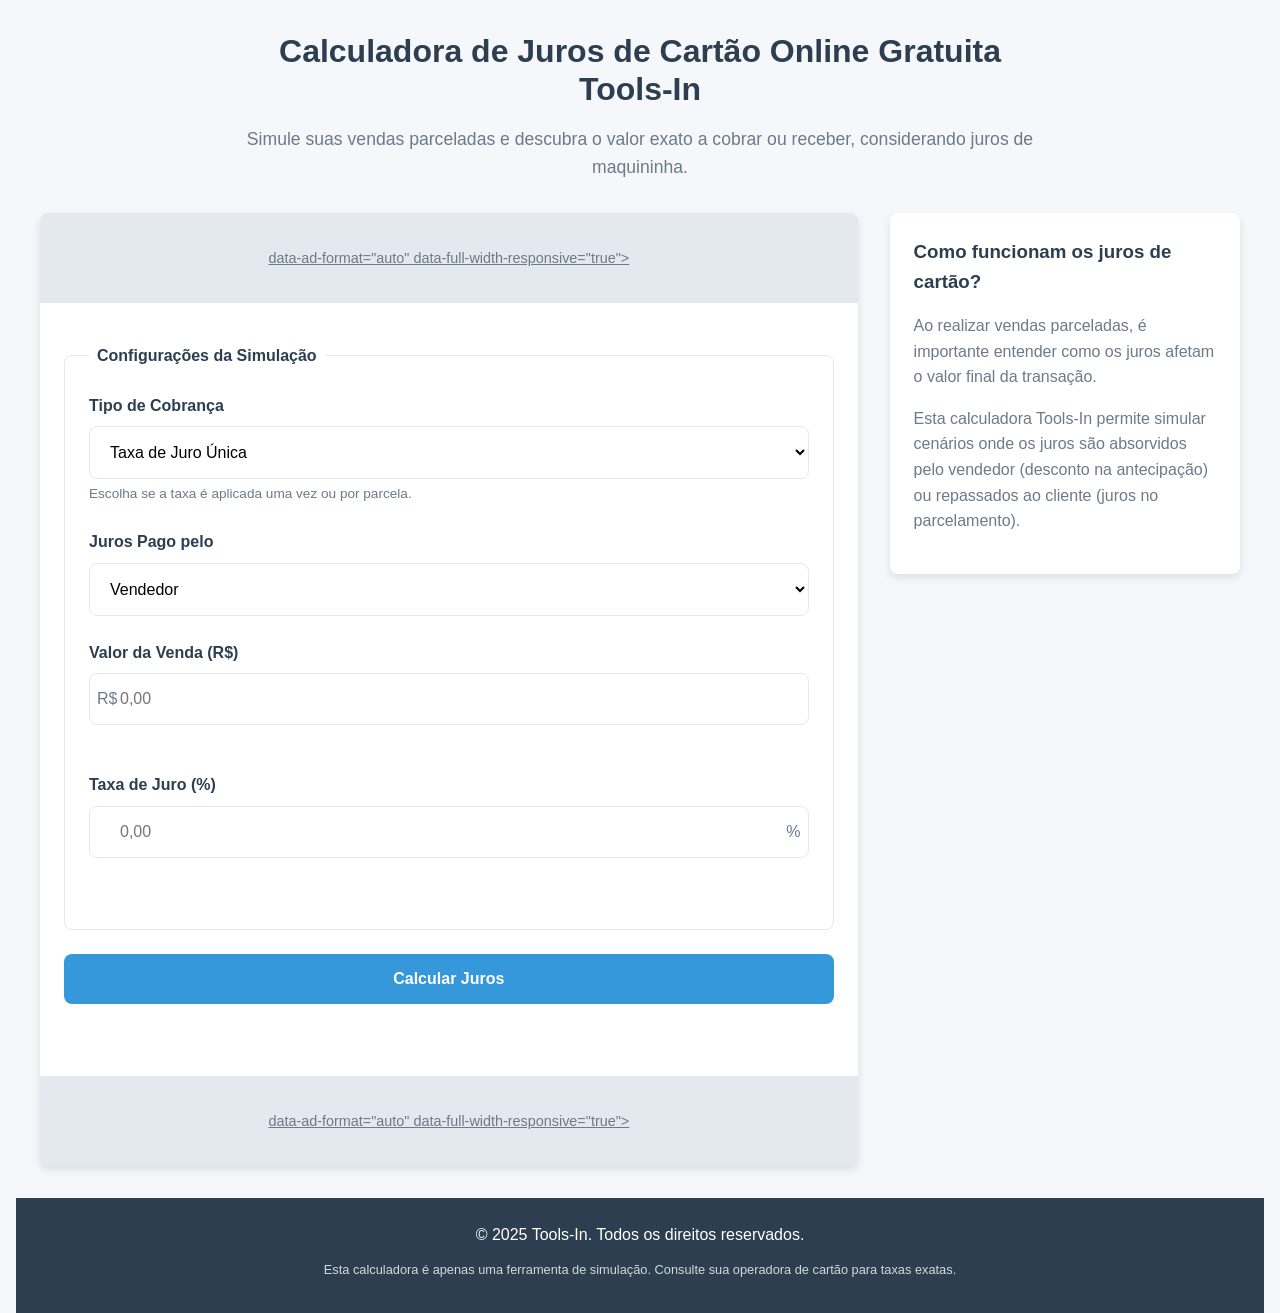
==== index.html @ 89bb1f11 "erro calculo" ====
<!DOCTYPE html>
<html lang="pt-BR">
<head>
  <meta charset="UTF-8">
  <meta name="viewport" content="width=device-width, initial-scale=1.0">
  <title>Calculadora de Juros de Cartão Online - Simule Taxas de Maquininha | Tools-In</title>
  <meta name="description" content="Calcule facilmente os juros de vendas no cartão de crédito e débito. Simule vendas parceladas com juros da maquininha para vendedor e cliente. Ferramenta online e gratuita da Tools-In!">
  <meta name="keywords" content="calculadora juros cartão, calculadora juros maquininha, simulador juros cartão, juros cartão de crédito, tools-in">
  <meta name="robots" content="index, follow">
  <meta name="author" content="Tools-In">
  <link rel="canonical" href="https://tools-in.com.br/calculadora-juros-cartao">
  <link rel="icon" href="./image/favicon.ico" type="image/x-icon">

  <!-- Google AdSense (carregamento assíncrono OTIMIZADO - SEM setTimeout) -->
  <script async src="https://pagead2.googlesyndication.com/pagead/js/adsbygoogle.js?client=ca-pub-5726575014121979"
        crossorigin="anonymous"></script>

  <!-- Open Graph / Facebook -->
  <meta property="og:type" content="website">
  <meta property="og:url" content="https://tools-in.com.br/calculadora-juros-cartao">
  <meta property="og:title" content="Calculadora de Juros de Cartão Online | Tools-In">
  <meta property="og:description" content="Simule vendas parceladas com juros da maquininha para vendedor e cliente. Ferramenta online e gratuita da Tools-In.">
  <meta property="og:image" content="https://tools-in.com.br/imagens/calculadora-juros-cartao.png">

  <!-- Twitter -->
  <meta property="twitter:card" content="summary_large_image">
  <meta property="twitter:url" content="https://tools-in.com.br/calculadora-juros-cartao">
  <meta property="twitter:title" content="Calculadora de Juros de Cartão Online | Tools-In">
  <meta property="twitter:description" content="Simule vendas parceladas com juros da maquininha para vendedor e cliente. Ferramenta online e gratuita da Tools-In.">
  <meta property="twitter:image" content="https://tools-in.com.br/imagens/calculadora-juros-cartao.png">

  <!-- Schema.org JSON-LD markup -->
  <script type="application/ld+json">
  {
    "@context": "https://schema.org",
    "@type": "FinancialCalculator",
    "name": "Calculadora de Juros de Cartão Online Tools-In",
    "description": "Calcule juros de cartão de crédito e débito para vendas parceladas com maquininha. Simule para vendedor e cliente. Ferramenta online e gratuita da Tools-In.",
    "url": "https://tools-in.com.br/calculadora-juros-cartao",
    "image": "https://tools-in.com.br/imagens/calculadora-juros-cartao.png",
    "offers": {
      "@type": "Offer",
      "price": "0",
      "priceCurrency": "BRL"
    }
  }
  </script>

  <!-- Preconexão com domínios de terceiros -->
  <link rel="preconnect" href="https://pagead2.googlesyndication.com">
  <link rel="preconnect" href="https://www.google-analytics.com">

  <!-- CSS -->
  <link rel="stylesheet" href="style.css">
</head>
<body>
  <header>
    <h1 class="title">Calculadora de Juros de Cartão Online Gratuita Tools-In</h1>
    <p class="subtitle">Simule suas vendas parceladas e descubra o valor exato a cobrar ou receber, considerando juros de maquininha.</p>
  </header>

  <main>
    <article class="calculator-container">
      <!-- AdSense carregado de forma assíncrona após conteúdo principal -->
      <div class="ad-slot ad-slot-top" id="adSlotTop">
        <!-- Anúncio AdSense Topo (exemplo) -->
        <ins class="adsbygoogle"
             style="display:block"
             data-ad-client="ca-pub-5726575014121979"
             data-ad-slot="[SLOT_ID_TOPO]"  <!-- Substitua pelo seu Slot ID do AdSense para o topo -->
             data-ad-format="auto"
             data-full-width-responsive="true"></ins>
        <script>
             (adsbygoogle = window.adsbygoogle || []).push({});
        </script>
      </div>

      <section class="calculator" aria-labelledby="calculator-heading">
        <h2 id="calculator-heading" class="visually-hidden">Calculadora de Juros</h2>

        <form id="calculadoraForm" class="calculator-form">
          <fieldset>
            <legend>Configurações da Simulação</legend>

            <div class="input-group">
              <label for="tipoCobranca">Tipo de Cobrança</label>
              <select id="tipoCobranca" name="tipoCobranca" aria-describedby="tipoCobrancaHelp">
                <option value="unica">Taxa de Juro Única</option>
                <option value="parcela">Taxa por Parcela</option>
              </select>
              <small id="tipoCobrancaHelp" class="form-text">Escolha se a taxa é aplicada uma vez ou por parcela.</small>
            </div>

            <div class="input-group">
              <label for="tipoParcelamento">Juros Pago pelo</label>
              <select id="tipoParcelamento" name="tipoParcelamento">
                <option value="vendedor">Vendedor</option>
                <option value="cliente">Cliente</option>
              </select>
            </div>

            <div class="input-group">
              <label for="valorVenda">Valor da Venda (R$)</label>
              <div class="input-wrapper">
                <span class="currency-symbol">R$</span>
                <input type="text"
                       id="valorVenda"
                       name="valorVenda"
                       placeholder="0,00"
                       inputmode="decimal"
                       aria-required="true">
              </div>
              <div id="valorVendaError" class="error-message" aria-live="polite"></div>
            </div>

            <div class="input-group" id="parcelasInputGroup">
              <label for="quantidadeParcelas">Quantidade de Parcelas</label>
              <input type="number"
                     id="quantidadeParcelas"
                     name="quantidadeParcelas"
                     placeholder="1"
                     min="1"
                     max="24"
                     aria-required="true">
              <div id="parcelasError" class="error-message" aria-live="polite"></div>
            </div>

            <div class="input-group">
              <label id="taxaJuroLabel" for="taxaParcela">Taxa de Juro (%)</label>
              <div class="input-wrapper">
                <input type="text"
                       id="taxaParcela"
                       name="taxaParcela"
                       placeholder="0,00"
                       inputmode="decimal"
                       aria-required="true">
                <span class="percentage-symbol">%</span>
              </div>
              <div id="taxaError" class="error-message" aria-live="polite"></div>
            </div>
          </fieldset>

          <button type="button"
                  id="calcularBtn"
                  onclick="calcular()"
                  class="calculate-button">
            Calcular Juros
          </button>
        </form>

        <div class="loading-indicator" id="loadingIndicator" aria-hidden="true">
          <div class="spinner"></div>
          <span>Calculando...</span>
        </div>

        <section class="result" id="resultado" aria-live="polite">
          <h3>Resultado da Simulação</h3>
          <div class="result-card">
            <div class="result-item">
              <span class="result-label">Valor a cobrar:</span>
              <strong id="valorCobrar" class="result-value">R$ 0,00</strong>
            </div>
            <div class="result-item">
              <span class="result-label">Valor a receber:</span>
              <strong id="valorReceber" class="result-value">R$ 0,00</strong>
            </div>
            <div class="result-details" id="resultadoDetalhes"></div>
          </div>
        </section>
      </section>

      <!-- AdSense carregado de forma assíncrona após conteúdo principal -->
      <div class="ad-slot ad-slot-bottom" id="adSlotBottom">
        <!-- Anúncio AdSense Rodapé (exemplo) -->
        <ins class="adsbygoogle"
             style="display:block"
             data-ad-client="ca-pub-5726575014121979"
             data-ad-slot="[SLOT_ID_RODAPE]"  <!-- Substitua pelo seu Slot ID do AdSense para o rodapé -->
             data-ad-format="auto"
             data-full-width-responsive="true"></ins>
        <script>
             (adsbygoogle = window.adsbygoogle || []).push({});
        </script>
      </div>
    </article>

    <aside class="calculator-info">
      <h3>Como funcionam os juros de cartão?</h3>
      <p>Ao realizar vendas parceladas, é importante entender como os juros afetam o valor final da transação.</p>
      <p>Esta calculadora Tools-In permite simular cenários onde os juros são absorvidos pelo vendedor (desconto na antecipação) ou repassados ao cliente (juros no parcelamento).</p>
    </aside>
  </main>

  <footer>
    <p>© 2025 Tools-In. Todos os direitos reservados.</p>
    <p><small>Esta calculadora é apenas uma ferramenta de simulação. Consulte sua operadora de cartão para taxas exatas.</small></p>
  </footer>

  <!-- Scripts -->
  <script src="script.js"></script>

</body>
</html>
---- style.css ----
/* Reset e Variáveis Globais */
:root {
    --primary-color: #3498db;
    --primary-dark: #2980b9;
    --secondary-color: #2c3e50;
    --light-gray: #f5f7fa;
    --medium-gray: #e4e8ef;
    --dark-gray: #6c7a89;
    --success-color: #27ae60;
    --error-color: #e74c3c;
    --text-color: #333;
    --white: #fff;
    --shadow-sm: 0 2px 4px rgba(0, 0, 0, 0.05);
    --shadow-md: 0 4px 8px rgba(0, 0, 0, 0.1);
    --border-radius: 8px;
    --spacing-xs: 4px;
    --spacing-sm: 8px;
    --spacing-md: 16px;
    --spacing-lg: 24px;
    --spacing-xl: 32px;
    --font-family: 'Segoe UI', Roboto, 'Helvetica Neue', Arial, sans-serif;
    --transition: all 0.2s ease-in-out;
  }
  
  * {
    margin: 0;
    padding: 0;
    max-width: 100%;
    box-sizing: border-box;
  }
  
  body {
    font-family: var(--font-family);
    line-height: 1.6;
    color: var(--text-color);
    background-color: var(--light-gray);
    min-height: 100vh;
    display: flex;
    flex-direction: column;
    padding: 0 var(--spacing-md);
  }
  
  /* Utilitários de acessibilidade */
  .visually-hidden {
    position: absolute;
    width: 1px;
    height: 1px;
    margin: -1px;
    padding: 0;
    overflow: hidden;
    clip: rect(0, 0, 0, 0);
    border: 0;
  }
  
  /* Layout principal */
  header {
    text-align: center;
    padding: var(--spacing-xl) 0;
    max-width: 800px;
    margin: 0 auto;
  }
  
  main {
    flex: 1;
    max-width: 1200px;
    margin: 0 auto;
    width: 100%;
    display: grid;
    grid-template-columns: 1fr;
    gap: var(--spacing-xl);
    padding-bottom: var(--spacing-xl);
  }
  
  @media (min-width: 992px) {
    main {
      grid-template-columns: 7fr 3fr;
      align-items: start;
    }
  }
  
  /* Títulos e textos */
  .title {
    color: var(--secondary-color);
    margin-bottom: var(--spacing-md);
    font-size: 2rem;
    font-weight: 700;
    line-height: 1.2;
  }
  
  .subtitle {
    color: var(--dark-gray);
    font-size: 1.1rem;
    max-width: 800px;
    margin: 0 auto;
  }
  
  h2, h3 {
    color: var(--secondary-color);
    margin-bottom: var(--spacing-md);
  }
  
  /* Contêiner da calculadora */
  .calculator-container {
    background-color: var(--white);
    border-radius: var(--border-radius);
    box-shadow: var(--shadow-md);
    overflow: hidden;
  }
  
  /* Formulário da calculadora */
  .calculator {
    padding: var(--spacing-lg);
  }
  
  .calculator-form {
    margin-bottom: var(--spacing-xl);
  }
  
  fieldset {
    border: 1px solid var(--medium-gray);
    border-radius: var(--border-radius);
    padding: var(--spacing-lg);
    margin-bottom: var(--spacing-lg);
  }
  
  legend {
    padding: 0 var(--spacing-sm);
    font-weight: 600;
    color: var(--secondary-color);
  }
  
  .input-group {
    margin-bottom: var(--spacing-lg);
  }
  
  label {
    display: block;
    margin-bottom: var(--spacing-sm);
    font-weight: 600;
    color: var(--secondary-color);
  }
  
  .input-wrapper {
    position: relative;
    display: flex;
    align-items: center;
  }
  
  .currency-symbol,
  .percentage-symbol {
    position: absolute;
    color: var(--dark-gray);
    padding: 0 var(--spacing-sm);
  }
  
  .currency-symbol {
    left: 0;
  }
  
  .percentage-symbol {
    right: 0;
  }
  
  input[type="text"],
  input[type="number"],
  select {
    width: 100%;
    padding: var(--spacing-md);
    border: 1px solid var(--medium-gray);
    border-radius: var(--border-radius);
    font-size: 1rem;
    transition: var(--transition);
    background-color: var(--white);
  }
  
  input[type="text"]:focus,
  input[type="number"]:focus,
  select:focus {
    outline: none;
    border-color: var(--primary-color);
    box-shadow: 0 0 0 2px rgba(52, 152, 219, 0.2);
  }
  
  .input-wrapper input[type="text"] {
    padding-left: 30px;
  }
  
  input[id="taxaParcela"] {
    padding-right: 25px;
  }
  
  .form-text {
    display: block;
    font-size: 0.85rem;
    color: var(--dark-gray);
    margin-top: var(--spacing-xs);
  }
  
  .error-message {
    color: var(--error-color);
    font-size: 0.85rem;
    margin-top: var(--spacing-xs);
    min-height: 1.2rem;
  }
  
  .calculate-button {
    display: block;
    width: 100%;
    padding: var(--spacing-md);
    background-color: var(--primary-color);
    color: var(--white);
    border: none;
    border-radius: var(--border-radius);
    font-size: 1rem;
    font-weight: 600;
    cursor: pointer;
    transition: var(--transition);
    margin-top: var(--spacing-lg);
  }
  
  .calculate-button:hover {
    background-color: var(--primary-dark);
  }
  
  .calculate-button:focus {
    outline: none;
    box-shadow: 0 0 0 2px rgba(52, 152, 219, 0.4);
  }
  
  /* Indicador de carregamento */
  .loading-indicator {
    display: none;
    justify-content: center;
    align-items: center;
    margin: var(--spacing-lg) 0;
  }
  
  .loading-indicator.active {
    display: flex;
  }
  
  .spinner {
    width: 24px;
    height: 24px;
    border: 3px solid rgba(52, 152, 219, 0.3);
    border-radius: 50%;
    border-top-color: var(--primary-color);
    animation: spin 1s linear infinite;
    margin-right: var(--spacing-sm);
  }
  
  @keyframes spin {
    to {
      transform: rotate(360deg);
    }
  }
  
  /* Resultados */
  .result {
    display: none;
    margin-top: var(--spacing-xl);
    animation: fadeIn 0.5s ease-out;
  }
  
  .result.active {
    display: block;
  }
  
  @keyframes fadeIn {
    from {
      opacity: 0;
      transform: translateY(10px);
    }
    to {
      opacity: 1;
      transform: translateY(0);
    }
  }
  
  .result-card {
    background-color: var(--light-gray);
    border-radius: var(--border-radius);
    padding: var(--spacing-lg);
    box-shadow: var(--shadow-sm);
  }
  
  .result-item {
    display: flex;
    justify-content: space-between;
    align-items: center;
    padding: var(--spacing-md) 0;
    border-bottom: 1px solid var(--medium-gray);
  }
  
  .result-item:last-child {
    border-bottom: none;
  }
  
  .result-label {
    font-weight: 600;
    color: var(--secondary-color);
  }
  
  .result-value {
    font-size: 1.2rem;
    color: var(--primary-color);
  }
  
  .result-details {
    margin-top: var(--spacing-md);
    font-size: 0.9rem;
    color: var(--dark-gray);
  }
  
  /* Informações adicionais */
  .calculator-info {
    background-color: var(--white);
    border-radius: var(--border-radius);
    padding: var(--spacing-lg);
    box-shadow: var(--shadow-md);
  }
  
  .calculator-info h3 {
    color: var(--secondary-color);
    margin-bottom: var(--spacing-md);
  }
  
  .calculator-info p {
    margin-bottom: var(--spacing-md);
    color: var(--dark-gray);
  }
  
  /* Rodapé */
  footer {
    text-align: center;
    padding: var(--spacing-lg) 0;
    background-color: var(--secondary-color);
    color: var(--white);
    margin-top: auto;
  }
  
  footer p {
    margin-bottom: var(--spacing-sm);
  }
  
  footer small {
    font-size: 0.8rem;
    opacity: 0.8;
  }
  
  /* Espaços para anúncios */
  .ad-slot {
    width: 100%;
    min-height: 90px;
    background-color: var(--medium-gray);
    display: flex;
    justify-content: center;
    align-items: center;
    color: var(--dark-gray);
    font-size: 0.9rem;
  }
  
  .ad-slot-top {
    margin-bottom: var(--spacing-md);
  }
  
  .ad-slot-bottom {
    margin-top: var(--spacing-md);
  }
  
  /* Responsividade */
  @media (max-width: 768px) {
    .title {
      font-size: 1.5rem;
      margin: 15px 15px 15px 15px;
    }
    
    .subtitle {
      font-size: 1rem;
      margin: 15px 15px 15px 15px;
    }
    
    fieldset {
      padding: var(--spacing-md);
    }
    
    .calculator {
      padding: var(--spacing-md);
    }
  }
  
  @media (max-width: 480px) {
    body {
        width: 100%;
        overflow-x: hidden;
        margin: 0;
        padding: 0;
        position: relative;
      }
    
    .result-item {
      flex-direction: column;
      align-items: flex-start;
    }
    
    .result-value {
      margin-top: var(--spacing-xs);
    }
  }
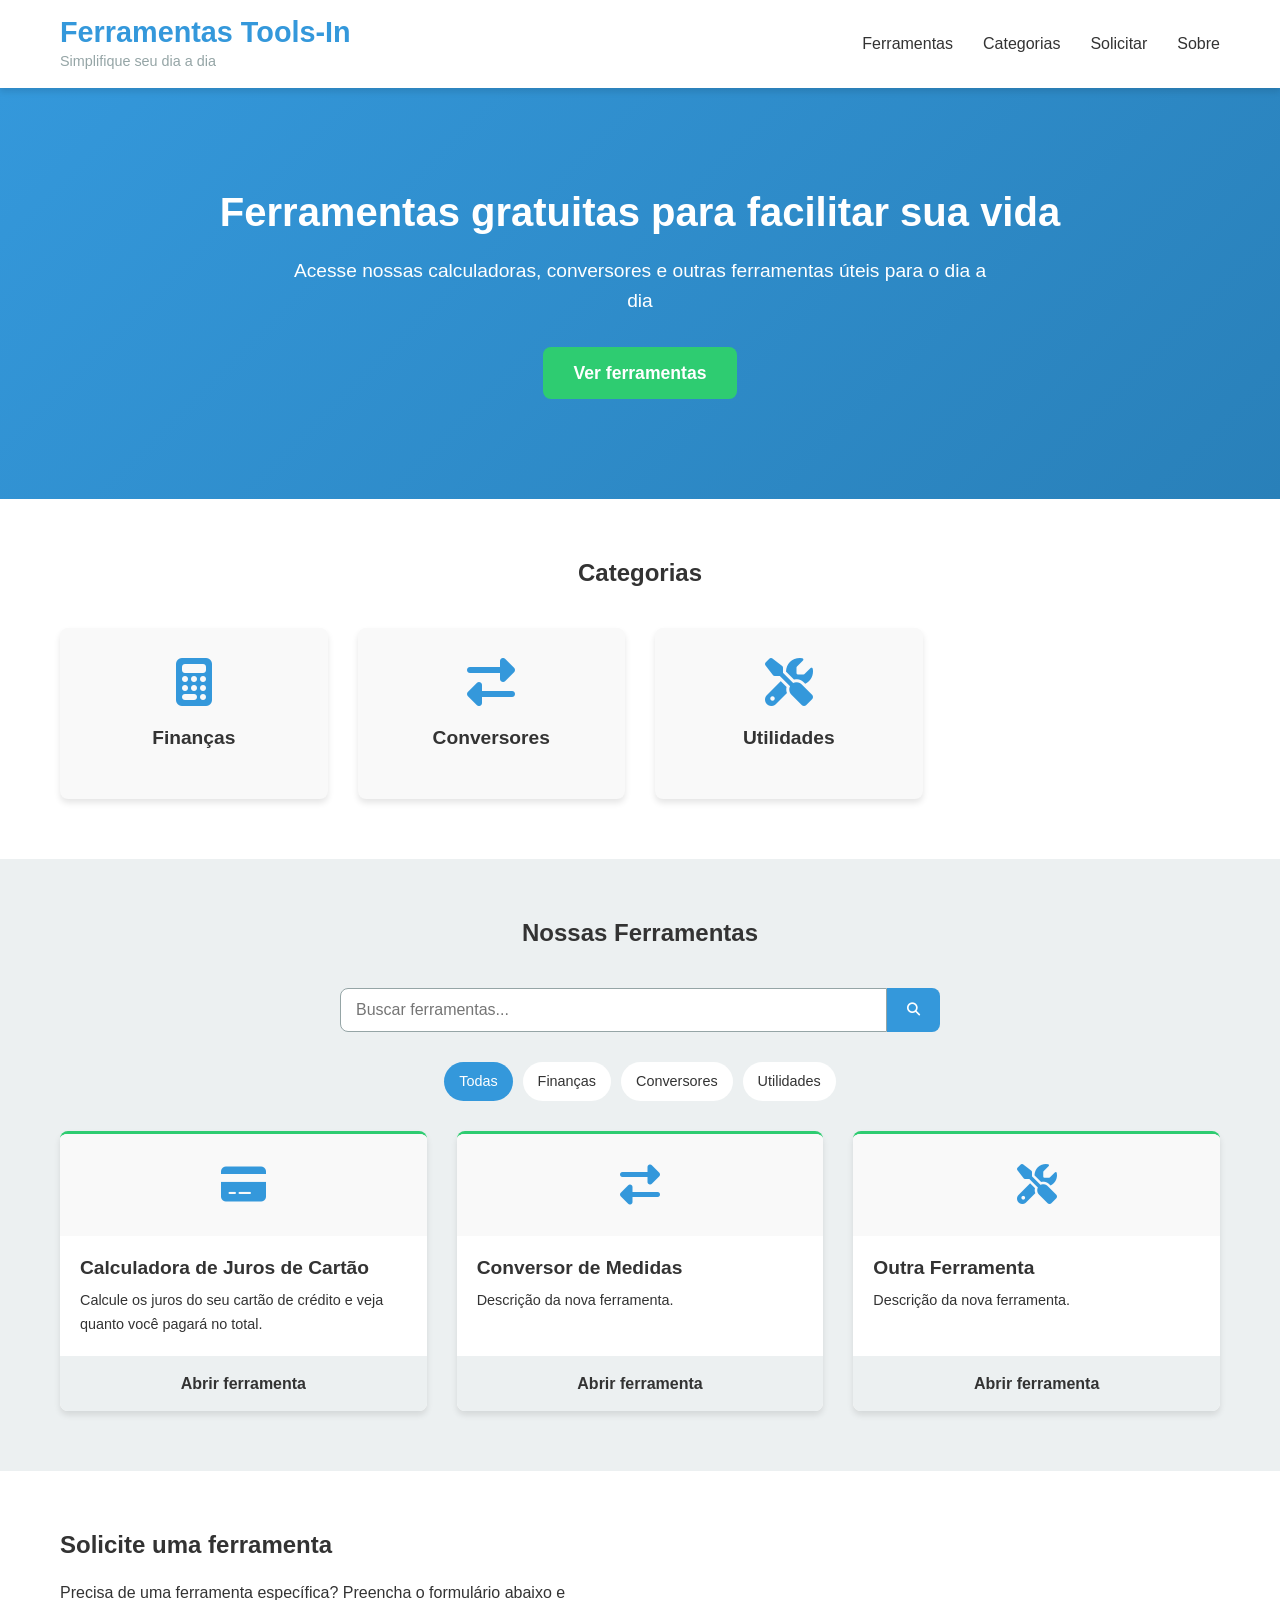
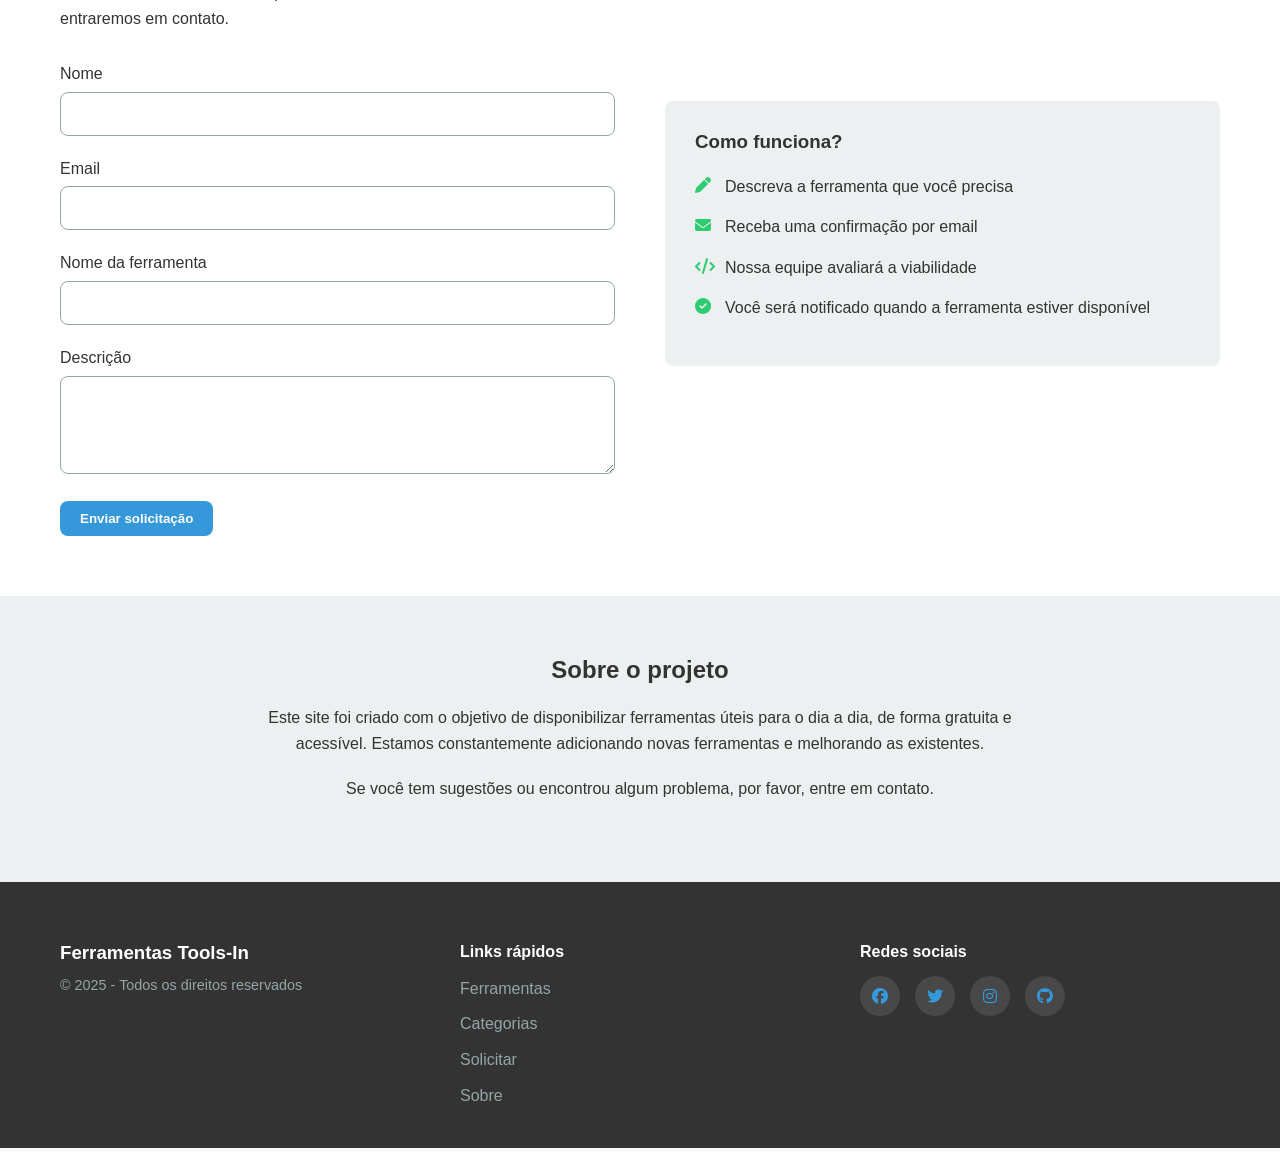
==== commit db623d4a: "estrutura" ====
--- a/index.html
+++ b/index.html
@@ -1,33 +1,41 @@
 <!DOCTYPE html>
 <html lang="pt-BR">
 <head>
-  <meta charset="UTF-8">
-  <meta name="viewport" content="width=device-width, initial-scale=1.0">
-  <title>Calculadora de Juros de Cartão Online - Simule Taxas de Maquininha | Tools-In</title>
-  <meta name="description" content="Calcule facilmente os juros de vendas no cartão de crédito e débito. Simule vendas parceladas com juros da maquininha para vendedor e cliente. Ferramenta online e gratuita da Tools-In!">
-  <meta name="keywords" content="calculadora juros cartão, calculadora juros maquininha, simulador juros cartão, juros cartão de crédito, tools-in">
-  <meta name="robots" content="index, follow">
-  <meta name="author" content="Tools-In">
-  <link rel="canonical" href="https://tools-in.com.br/calculadora-juros-cartao">
-  <link rel="icon" href="./image/favicon.ico" type="image/x-icon">
-
-  <!-- Google AdSense (carregamento assíncrono OTIMIZADO - SEM setTimeout) -->
-  <script async src="https://pagead2.googlesyndication.com/pagead/js/adsbygoogle.js?client=ca-pub-5726575014121979"
-        crossorigin="anonymous"></script>
-
-  <!-- Open Graph / Facebook -->
+    <meta charset="UTF-8">
+    <meta name="viewport" content="width=device-width, initial-scale=1.0">
+    <meta name="description" content="Ferramentas úteis para o dia a dia - Calculadoras, conversores e muito mais">
+    <title>Ferramentas Tools-In - Simplifique seu dia a dia</title>
+    <link rel="stylesheet" href="style.css">
+    <link rel="icon" href="favicon.ico" type="image/x-icon">
+
+        <!-- Google AdSense (carregamento assíncrono OTIMIZADO - SEM setTimeout) -->
+    
+    <script async src="https://pagead2.googlesyndication.com/pagead/js/adsbygoogle.js?client=ca-pub-5726575014121979"
+    crossorigin="anonymous"></script>
+
+    <!-- Google tag (gtag.js) -->
+    <script async src="https://www.googletagmanager.com/gtag/js?id=G-PKCJ63MX37"></script>
+    <script>
+    window.dataLayer = window.dataLayer || [];
+    function gtag(){dataLayer.push(arguments);}
+    gtag('js', new Date());
+
+    gtag('config', 'G-PKCJ63MX37');
+    </script>
+
+    <!-- Open Graph / Facebook -->
   <meta property="og:type" content="website">
-  <meta property="og:url" content="https://tools-in.com.br/calculadora-juros-cartao">
+  <meta property="og:url" content="https://juroscartao.site/calculadora-juros-cartao">
   <meta property="og:title" content="Calculadora de Juros de Cartão Online | Tools-In">
   <meta property="og:description" content="Simule vendas parceladas com juros da maquininha para vendedor e cliente. Ferramenta online e gratuita da Tools-In.">
-  <meta property="og:image" content="https://tools-in.com.br/imagens/calculadora-juros-cartao.png">
+  <meta property="og:image" content="https://juroscartao.site/imagens/calculadora-juros-cartao.png">
 
   <!-- Twitter -->
   <meta property="twitter:card" content="summary_large_image">
-  <meta property="twitter:url" content="https://tools-in.com.br/calculadora-juros-cartao">
+  <meta property="twitter:url" content="https://juroscartao.site/calculadora-juros-cartao">
   <meta property="twitter:title" content="Calculadora de Juros de Cartão Online | Tools-In">
   <meta property="twitter:description" content="Simule vendas parceladas com juros da maquininha para vendedor e cliente. Ferramenta online e gratuita da Tools-In.">
-  <meta property="twitter:image" content="https://tools-in.com.br/imagens/calculadora-juros-cartao.png">
+  <meta property="twitter:image" content="https://juroscartao.site/imagens/calculadora-juros-cartao.png">
 
   <!-- Schema.org JSON-LD markup -->
   <script type="application/ld+json">
@@ -36,8 +44,8 @@
     "@type": "FinancialCalculator",
     "name": "Calculadora de Juros de Cartão Online Tools-In",
     "description": "Calcule juros de cartão de crédito e débito para vendas parceladas com maquininha. Simule para vendedor e cliente. Ferramenta online e gratuita da Tools-In.",
-    "url": "https://tools-in.com.br/calculadora-juros-cartao",
-    "image": "https://tools-in.com.br/imagens/calculadora-juros-cartao.png",
+    "url": "https://juroscartao.site/calculadora-juros-cartao",
+    "image": "https://juroscartao.site/imagens/calculadora-juros-cartao.png",
     "offers": {
       "@type": "Offer",
       "price": "0",
@@ -50,154 +58,155 @@
   <link rel="preconnect" href="https://pagead2.googlesyndication.com">
   <link rel="preconnect" href="https://www.google-analytics.com">
 
-  <!-- CSS -->
-  <link rel="stylesheet" href="style.css">
+
+    <!-- Font Awesome para ícones -->
+    <link rel="stylesheet" href="https://cdnjs.cloudflare.com/ajax/libs/font-awesome/6.4.0/css/all.min.css">
 </head>
 <body>
-  <header>
-    <h1 class="title">Calculadora de Juros de Cartão Online Gratuita Tools-In</h1>
-    <p class="subtitle">Simule suas vendas parceladas e descubra o valor exato a cobrar ou receber, considerando juros de maquininha.</p>
-  </header>
-
-  <main>
-    <article class="calculator-container">
-      <!-- AdSense carregado de forma assíncrona após conteúdo principal -->
-      <div class="ad-slot ad-slot-top" id="adSlotTop">
-        <!-- Anúncio AdSense Topo (exemplo) -->
-        <ins class="adsbygoogle"
-             style="display:block"
-             data-ad-client="ca-pub-5726575014121979"
-             data-ad-slot="[SLOT_ID_TOPO]"  <!-- Substitua pelo seu Slot ID do AdSense para o topo -->
-             data-ad-format="auto"
-             data-full-width-responsive="true"></ins>
-        <script>
-             (adsbygoogle = window.adsbygoogle || []).push({});
-        </script>
-      </div>
-
-      <section class="calculator" aria-labelledby="calculator-heading">
-        <h2 id="calculator-heading" class="visually-hidden">Calculadora de Juros</h2>
-
-        <form id="calculadoraForm" class="calculator-form">
-          <fieldset>
-            <legend>Configurações da Simulação</legend>
-
-            <div class="input-group">
-              <label for="tipoCobranca">Tipo de Cobrança</label>
-              <select id="tipoCobranca" name="tipoCobranca" aria-describedby="tipoCobrancaHelp">
-                <option value="unica">Taxa de Juro Única</option>
-                <option value="parcela">Taxa por Parcela</option>
-              </select>
-              <small id="tipoCobrancaHelp" class="form-text">Escolha se a taxa é aplicada uma vez ou por parcela.</small>
-            </div>
-
-            <div class="input-group">
-              <label for="tipoParcelamento">Juros Pago pelo</label>
-              <select id="tipoParcelamento" name="tipoParcelamento">
-                <option value="vendedor">Vendedor</option>
-                <option value="cliente">Cliente</option>
-              </select>
-            </div>
-
-            <div class="input-group">
-              <label for="valorVenda">Valor da Venda (R$)</label>
-              <div class="input-wrapper">
-                <span class="currency-symbol">R$</span>
-                <input type="text"
-                       id="valorVenda"
-                       name="valorVenda"
-                       placeholder="0,00"
-                       inputmode="decimal"
-                       aria-required="true">
-              </div>
-              <div id="valorVendaError" class="error-message" aria-live="polite"></div>
-            </div>
-
-            <div class="input-group" id="parcelasInputGroup">
-              <label for="quantidadeParcelas">Quantidade de Parcelas</label>
-              <input type="number"
-                     id="quantidadeParcelas"
-                     name="quantidadeParcelas"
-                     placeholder="1"
-                     min="1"
-                     max="24"
-                     aria-required="true">
-              <div id="parcelasError" class="error-message" aria-live="polite"></div>
-            </div>
-
-            <div class="input-group">
-              <label id="taxaJuroLabel" for="taxaParcela">Taxa de Juro (%)</label>
-              <div class="input-wrapper">
-                <input type="text"
-                       id="taxaParcela"
-                       name="taxaParcela"
-                       placeholder="0,00"
-                       inputmode="decimal"
-                       aria-required="true">
-                <span class="percentage-symbol">%</span>
-              </div>
-              <div id="taxaError" class="error-message" aria-live="polite"></div>
-            </div>
-          </fieldset>
-
-          <button type="button"
-                  id="calcularBtn"
-                  onclick="calcular()"
-                  class="calculate-button">
-            Calcular Juros
-          </button>
-        </form>
-
-        <div class="loading-indicator" id="loadingIndicator" aria-hidden="true">
-          <div class="spinner"></div>
-          <span>Calculando...</span>
-        </div>
-
-        <section class="result" id="resultado" aria-live="polite">
-          <h3>Resultado da Simulação</h3>
-          <div class="result-card">
-            <div class="result-item">
-              <span class="result-label">Valor a cobrar:</span>
-              <strong id="valorCobrar" class="result-value">R$ 0,00</strong>
-            </div>
-            <div class="result-item">
-              <span class="result-label">Valor a receber:</span>
-              <strong id="valorReceber" class="result-value">R$ 0,00</strong>
-            </div>
-            <div class="result-details" id="resultadoDetalhes"></div>
-          </div>
-        </section>
-      </section>
-
-      <!-- AdSense carregado de forma assíncrona após conteúdo principal -->
-      <div class="ad-slot ad-slot-bottom" id="adSlotBottom">
-        <!-- Anúncio AdSense Rodapé (exemplo) -->
-        <ins class="adsbygoogle"
-             style="display:block"
-             data-ad-client="ca-pub-5726575014121979"
-             data-ad-slot="[SLOT_ID_RODAPE]"  <!-- Substitua pelo seu Slot ID do AdSense para o rodapé -->
-             data-ad-format="auto"
-             data-full-width-responsive="true"></ins>
-        <script>
-             (adsbygoogle = window.adsbygoogle || []).push({});
-        </script>
-      </div>
-    </article>
-
-    <aside class="calculator-info">
-      <h3>Como funcionam os juros de cartão?</h3>
-      <p>Ao realizar vendas parceladas, é importante entender como os juros afetam o valor final da transação.</p>
-      <p>Esta calculadora Tools-In permite simular cenários onde os juros são absorvidos pelo vendedor (desconto na antecipação) ou repassados ao cliente (juros no parcelamento).</p>
-    </aside>
-  </main>
-
-  <footer>
-    <p>© 2025 Tools-In. Todos os direitos reservados.</p>
-    <p><small>Esta calculadora é apenas uma ferramenta de simulação. Consulte sua operadora de cartão para taxas exatas.</small></p>
-  </footer>
-
-  <!-- Scripts -->
-  <script src="script.js"></script>
-
+    <header>
+        <div class="container">
+            <div class="logo">
+                <h1>Ferramentas Tools-In</h1>
+                <p>Simplifique seu dia a dia</p>
+            </div>
+            <nav>
+                <ul>
+                    <li><a href="#ferramentas">Ferramentas</a></li>
+                    <li><a href="#categorias">Categorias</a></li>
+                    <li><a href="#solicitar">Solicitar</a></li>
+                    <li><a href="#sobre">Sobre</a></li>
+                </ul>
+            </nav>
+        </div>
+    </header>
+
+    <section class="hero">
+        <div class="container">
+            <h2>Ferramentas gratuitas para facilitar sua vida</h2>
+            <p>Acesse nossas calculadoras, conversores e outras ferramentas úteis para o dia a dia</p>
+            <a href="#ferramentas" class="btn">Ver ferramentas</a>
+        </div>
+    </section>
+
+    <section id="categorias" class="categories">
+        <div class="container">
+            <h2>Categorias</h2>
+            <div class="category-grid" id="category-grid">
+                <!-- Categorias serão carregadas dinamicamente pelo JavaScript -->
+                <div class="category-card" data-category="financas">
+                    <i class="fas fa-calculator"></i>
+                    <h3>Finanças</h3>
+                </div>
+                <div class="category-card" data-category="conversores">
+                    <i class="fas fa-exchange-alt"></i>
+                    <h3>Conversores</h3>
+                </div>
+                <div class="category-card" data-category="utilidades">
+                    <i class="fas fa-tools"></i>
+                    <h3>Utilidades</h3>
+                </div>
+                <!-- Adicione mais categorias conforme necessário -->
+            </div>
+        </div>
+    </section>
+
+    <section id="ferramentas" class="tools">
+        <div class="container">
+            <h2>Nossas Ferramentas</h2>
+            <div class="search-bar">
+                <input type="text" id="search-tools" placeholder="Buscar ferramentas...">
+                <button id="search-btn"><i class="fas fa-search"></i></button>
+            </div>
+            <div class="filter-tags" id="filter-tags">
+                <span class="tag active" data-filter="all">Todas</span>
+                <span class="tag" data-filter="financas">Finanças</span>
+                <span class="tag" data-filter="conversores">Conversores</span>
+                <span class="tag" data-filter="utilidades">Utilidades</span>
+                <!-- Mais tags serão adicionadas dinamicamente -->
+            </div>
+            <div class="tools-grid" id="tools-grid">
+                <!-- Ferramentas serão carregadas dinamicamente pelo JavaScript -->
+            </div>
+        </div>
+    </section>
+
+    <section id="solicitar" class="request">
+        <div class="container">
+            <div class="request-form-container">
+                <h2>Solicite uma ferramenta</h2>
+                <p>Precisa de uma ferramenta específica? Preencha o formulário abaixo e entraremos em contato.</p>
+                <!-- Formulário sem o action e method -->
+                <form id="request-form" action="https://formsubmit.co/artvin.stud@gmail.com" method="POST" target="_blank">
+                    <div class="form-group">
+                        <label for="name">Nome</label>
+                        <input type="text" id="name" name="name" required>
+                    </div>
+                    <div class="form-group">
+                        <label for="email">Email</label>
+                        <input type="email" id="email" name="email" required>
+                    </div>
+                    <div class="form-group">
+                        <label for="tool-name">Nome da ferramenta</label>
+                        <input type="text" id="tool-name" name="tool-name" required>
+                    </div>
+                    <div class="form-group">
+                        <label for="description">Descrição</label>
+                        <textarea id="description" name="description" rows="4" required></textarea>
+                    </div>
+                    <button type="submit" class="btn">Enviar solicitação</button>
+                </form>                                
+            </div>
+            <div class="request-info">
+                <h3>Como funciona?</h3>
+                <ul>
+                    <li><i class="fas fa-pen"></i> Descreva a ferramenta que você precisa</li>
+                    <li><i class="fas fa-envelope"></i> Receba uma confirmação por email</li>
+                    <li><i class="fas fa-code"></i> Nossa equipe avaliará a viabilidade</li>
+                    <li><i class="fas fa-check-circle"></i> Você será notificado quando a ferramenta estiver disponível</li>
+                </ul>
+            </div>
+        </div>
+    </section>
+    
+    
+
+    <section id="sobre" class="about">
+        <div class="container">
+            <h2>Sobre o projeto</h2>
+            <p>Este site foi criado com o objetivo de disponibilizar ferramentas úteis para o dia a dia, de forma gratuita e acessível. Estamos constantemente adicionando novas ferramentas e melhorando as existentes.</p>
+            <p>Se você tem sugestões ou encontrou algum problema, por favor, entre em contato.</p>
+        </div>
+    </section>
+
+    <footer>
+        <div class="container">
+            <div class="footer-content">
+                <div class="footer-logo">
+                    <h3>Ferramentas Tools-In</h3>
+                    <p>© 2025 - Todos os direitos reservados</p>
+                </div>
+                <div class="footer-links">
+                    <h4>Links rápidos</h4>
+                    <ul>
+                        <li><a href="#ferramentas">Ferramentas</a></li>
+                        <li><a href="#categorias">Categorias</a></li>
+                        <li><a href="#solicitar">Solicitar</a></li>
+                        <li><a href="#sobre">Sobre</a></li>
+                    </ul>
+                </div>
+                <div class="footer-social">
+                    <h4>Redes sociais</h4>
+                    <div class="social-icons">
+                        <a href="#" target="_blank"><i class="fab fa-facebook"></i></a>
+                        <a href="#" target="_blank"><i class="fab fa-twitter"></i></a>
+                        <a href="#" target="_blank"><i class="fab fa-instagram"></i></a>
+                        <a href="#" target="_blank"><i class="fab fa-github"></i></a>
+                    </div>
+                </div>
+            </div>
+        </div>
+    </footer>
+
+    <script src="script.js"></script>
 </body>
 </html>
--- a/style.css
+++ b/style.css
@@ -1,409 +1,544 @@
-/* Reset e Variáveis Globais */
+/* Resets e configurações básicas */
+* {
+    margin: 0;
+    padding: 0;
+    box-sizing: border-box;
+}
+
 :root {
     --primary-color: #3498db;
     --primary-dark: #2980b9;
-    --secondary-color: #2c3e50;
-    --light-gray: #f5f7fa;
-    --medium-gray: #e4e8ef;
-    --dark-gray: #6c7a89;
-    --success-color: #27ae60;
-    --error-color: #e74c3c;
+    --secondary-color: #2ecc71;
+    --secondary-dark: #27ae60;
     --text-color: #333;
-    --white: #fff;
-    --shadow-sm: 0 2px 4px rgba(0, 0, 0, 0.05);
-    --shadow-md: 0 4px 8px rgba(0, 0, 0, 0.1);
+    --light-color: #f9f9f9;
+    --light-gray: #ecf0f1;
+    --dark-gray: #95a5a6;
+    --accent-color: #e74c3c;
     --border-radius: 8px;
-    --spacing-xs: 4px;
-    --spacing-sm: 8px;
-    --spacing-md: 16px;
-    --spacing-lg: 24px;
-    --spacing-xl: 32px;
-    --font-family: 'Segoe UI', Roboto, 'Helvetica Neue', Arial, sans-serif;
-    --transition: all 0.2s ease-in-out;
-  }
-  
-  * {
-    margin: 0;
-    padding: 0;
-    max-width: 100%;
-    box-sizing: border-box;
-  }
-  
-  body {
-    font-family: var(--font-family);
+    --box-shadow: 0 4px 6px rgba(0, 0, 0, 0.1);
+    --transition: all 0.3s ease;
+}
+
+body {
+    font-family: 'Segoe UI', Tahoma, Geneva, Verdana, sans-serif;
     line-height: 1.6;
     color: var(--text-color);
-    background-color: var(--light-gray);
-    min-height: 100vh;
-    display: flex;
-    flex-direction: column;
-    padding: 0 var(--spacing-md);
-  }
-  
-  /* Utilitários de acessibilidade */
-  .visually-hidden {
-    position: absolute;
-    width: 1px;
-    height: 1px;
-    margin: -1px;
-    padding: 0;
-    overflow: hidden;
-    clip: rect(0, 0, 0, 0);
-    border: 0;
-  }
-  
-  /* Layout principal */
-  header {
-    text-align: center;
-    padding: var(--spacing-xl) 0;
-    max-width: 800px;
-    margin: 0 auto;
-  }
-  
-  main {
-    flex: 1;
+    background-color: var(--light-color);
+}
+
+.container {
+    width: 100%;
     max-width: 1200px;
     margin: 0 auto;
+    padding: 0 20px;
+}
+
+a {
+    text-decoration: none;
+    color: var(--primary-color);
+    transition: var(--transition);
+}
+
+a:hover {
+    color: var(--primary-dark);
+}
+
+.btn {
+    display: inline-block;
+    background-color: var(--primary-color);
+    color: white;
+    padding: 10px 20px;
+    border-radius: var(--border-radius);
+    border: none;
+    cursor: pointer;
+    transition: var(--transition);
+    font-weight: 600;
+    text-align: center;
+}
+
+.btn:hover {
+    background-color: var(--primary-dark);
+    color: white;
+    transform: translateY(-2px);
+}
+
+h1, h2, h3, h4 {
+    margin-bottom: 20px;
+    line-height: 1.2;
+}
+
+section {
+    padding: 60px 0;
+}
+
+/* Header */
+header {
+    background-color: white;
+    box-shadow: var(--box-shadow);
+    position: sticky;
+    top: 0;
+    z-index: 100;
+}
+
+header .container {
+    display: flex;
+    justify-content: space-between;
+    align-items: center;
+    padding: 15px 20px;
+}
+
+.logo h1 {
+    font-size: 1.8rem;
+    margin-bottom: 0;
+    color: var(--primary-color);
+}
+
+.logo p {
+    font-size: 0.9rem;
+    color: var(--dark-gray);
+}
+
+nav ul {
+    display: flex;
+    list-style: none;
+}
+
+nav ul li {
+    margin-left: 30px;
+}
+
+nav ul li a {
+    color: var(--text-color);
+    font-weight: 500;
+    position: relative;
+}
+
+nav ul li a:after {
+    content: '';
+    position: absolute;
+    width: 0;
+    height: 2px;
+    background-color: var(--primary-color);
+    bottom: -5px;
+    left: 0;
+    transition: var(--transition);
+}
+
+nav ul li a:hover:after {
     width: 100%;
+}
+
+/* Hero section */
+.hero {
+    background: linear-gradient(135deg, var(--primary-color), var(--primary-dark));
+    color: white;
+    text-align: center;
+    padding: 100px 0;
+}
+
+.hero h2 {
+    font-size: 2.5rem;
+    margin-bottom: 20px;
+}
+
+.hero p {
+    font-size: 1.2rem;
+    margin-bottom: 30px;
+    max-width: 700px;
+    margin-left: auto;
+    margin-right: auto;
+}
+
+.hero .btn {
+    background-color: var(--secondary-color);
+    padding: 12px 30px;
+    font-size: 1.1rem;
+}
+
+.hero .btn:hover {
+    background-color: var(--secondary-dark);
+}
+
+/* Categories section */
+.categories {
+    background-color: white;
+    text-align: center;
+}
+
+.categories h2 {
+    margin-bottom: 40px;
+}
+
+.category-grid {
     display: grid;
-    grid-template-columns: 1fr;
-    gap: var(--spacing-xl);
-    padding-bottom: var(--spacing-xl);
-  }
-  
-  @media (min-width: 992px) {
-    main {
-      grid-template-columns: 7fr 3fr;
-      align-items: start;
-    }
-  }
-  
-  /* Títulos e textos */
-  .title {
-    color: var(--secondary-color);
-    margin-bottom: var(--spacing-md);
-    font-size: 2rem;
-    font-weight: 700;
-    line-height: 1.2;
-  }
-  
-  .subtitle {
-    color: var(--dark-gray);
-    font-size: 1.1rem;
-    max-width: 800px;
-    margin: 0 auto;
-  }
-  
-  h2, h3 {
-    color: var(--secondary-color);
-    margin-bottom: var(--spacing-md);
-  }
-  
-  /* Contêiner da calculadora */
-  .calculator-container {
-    background-color: var(--white);
+    grid-template-columns: repeat(auto-fill, minmax(220px, 1fr));
+    gap: 30px;
+}
+
+.category-card {
+    background-color: var(--light-color);
     border-radius: var(--border-radius);
-    box-shadow: var(--shadow-md);
+    padding: 30px 20px;
+    box-shadow: var(--box-shadow);
+    transition: var(--transition);
+    cursor: pointer;
+}
+
+.category-card:hover {
+    transform: translateY(-10px);
+    box-shadow: 0 10px 20px rgba(0, 0, 0, 0.1);
+}
+
+.category-card i {
+    font-size: 3rem;
+    color: var(--primary-color);
+    margin-bottom: 20px;
+}
+
+.category-card h3 {
+    font-size: 1.2rem;
+}
+
+/* Tools section */
+.tools {
+    background-color: var(--light-gray);
+}
+
+.tools h2 {
+    text-align: center;
+    margin-bottom: 40px;
+}
+
+.search-bar {
+    display: flex;
+    margin-bottom: 30px;
+    max-width: 600px;
+    margin-left: auto;
+    margin-right: auto;
+}
+
+.search-bar input {
+    flex: 1;
+    padding: 12px 15px;
+    border: 1px solid var(--dark-gray);
+    border-radius: var(--border-radius) 0 0 var(--border-radius);
+    font-size: 1rem;
+}
+
+.search-bar button {
+    background-color: var(--primary-color);
+    color: white;
+    border: none;
+    padding: 0 20px;
+    border-radius: 0 var(--border-radius) var(--border-radius) 0;
+    cursor: pointer;
+}
+
+.filter-tags {
+    display: flex;
+    justify-content: center;
+    flex-wrap: wrap;
+    gap: 10px;
+    margin-bottom: 30px;
+}
+
+.tag {
+    background-color: white;
+    padding: 8px 15px;
+    border-radius: 20px;
+    cursor: pointer;
+    transition: var(--transition);
+    font-size: 0.9rem;
+}
+
+.tag:hover {
+    background-color: var(--primary-color);
+    color: white;
+}
+
+.tag.active {
+    background-color: var(--primary-color);
+    color: white;
+}
+
+.tools-grid {
+    display: grid;
+    grid-template-columns: repeat(auto-fill, minmax(300px, 1fr));
+    gap: 30px;
+}
+
+.tool-card {
+    background-color: white;
+    border-radius: var(--border-radius);
+    box-shadow: var(--box-shadow);
     overflow: hidden;
-  }
-  
-  /* Formulário da calculadora */
-  .calculator {
-    padding: var(--spacing-lg);
-  }
-  
-  .calculator-form {
-    margin-bottom: var(--spacing-xl);
-  }
-  
-  fieldset {
-    border: 1px solid var(--medium-gray);
+    transition: var(--transition);
+    display: flex;
+    flex-direction: column;
+}
+
+.tool-card:hover {
+    transform: translateY(-5px);
+    box-shadow: 0 10px 20px rgba(0, 0, 0, 0.1);
+}
+
+.tool-card.featured {
+    border-top: 3px solid var(--secondary-color);
+}
+
+.tool-icon {
+    background-color: var(--light-color);
+    padding: 30px;
+    text-align: center;
+}
+
+.tool-icon i {
+    font-size: 2.5rem;
+    color: var(--primary-color);
+}
+
+.tool-info {
+    padding: 20px;
+    flex-grow: 1;
+}
+
+.tool-info h3 {
+    font-size: 1.2rem;
+    margin-bottom: 10px;
+}
+
+.tool-info p {
+    color: var(--text-color);
+    font-size: 0.9rem;
+}
+
+.tool-link {
+    background-color: var(--light-gray);
+    color: var(--text-color);
+    padding: 15px;
+    text-align: center;
+    font-weight: 600;
+    transition: var(--transition);
+}
+
+.tool-link:hover {
+    background-color: var(--primary-color);
+    color: white;
+}
+
+.no-tools {
+    grid-column: 1 / -1;
+    text-align: center;
+    padding: 30px;
+    background-color: white;
     border-radius: var(--border-radius);
-    padding: var(--spacing-lg);
-    margin-bottom: var(--spacing-lg);
-  }
-  
-  legend {
-    padding: 0 var(--spacing-sm);
-    font-weight: 600;
-    color: var(--secondary-color);
-  }
-  
-  .input-group {
-    margin-bottom: var(--spacing-lg);
-  }
-  
-  label {
+}
+
+/* Request section */
+.request {
+    background-color: white;
+}
+
+.request .container {
+    display: grid;
+    grid-template-columns: 1fr 1fr;
+    gap: 50px;
+    align-items: center;
+}
+
+.request-form-container h2 {
+    margin-bottom: 20px;
+}
+
+.request-form-container p {
+    margin-bottom: 30px;
+}
+
+.form-group {
+    margin-bottom: 20px;
+}
+
+.form-group label {
     display: block;
-    margin-bottom: var(--spacing-sm);
-    font-weight: 600;
-    color: var(--secondary-color);
-  }
-  
-  .input-wrapper {
-    position: relative;
-    display: flex;
-    align-items: center;
-  }
-  
-  .currency-symbol,
-  .percentage-symbol {
-    position: absolute;
-    color: var(--dark-gray);
-    padding: 0 var(--spacing-sm);
-  }
-  
-  .currency-symbol {
-    left: 0;
-  }
-  
-  .percentage-symbol {
-    right: 0;
-  }
-  
-  input[type="text"],
-  input[type="number"],
-  select {
+    margin-bottom: 5px;
+    font-weight: 500;
+}
+
+.form-group input,
+.form-group textarea {
     width: 100%;
-    padding: var(--spacing-md);
-    border: 1px solid var(--medium-gray);
+    padding: 12px 15px;
+    border: 1px solid var(--dark-gray);
     border-radius: var(--border-radius);
     font-size: 1rem;
-    transition: var(--transition);
-    background-color: var(--white);
-  }
-  
-  input[type="text"]:focus,
-  input[type="number"]:focus,
-  select:focus {
-    outline: none;
-    border-color: var(--primary-color);
-    box-shadow: 0 0 0 2px rgba(52, 152, 219, 0.2);
-  }
-  
-  .input-wrapper input[type="text"] {
+}
+
+.request-info {
+    background-color: var(--light-gray);
+    padding: 30px;
+    border-radius: var(--border-radius);
+}
+
+.request-info h3 {
+    margin-bottom: 20px;
+}
+
+.request-info ul {
+    list-style: none;
+}
+
+.request-info ul li {
+    margin-bottom: 15px;
     padding-left: 30px;
-  }
-  
-  input[id="taxaParcela"] {
-    padding-right: 25px;
-  }
-  
-  .form-text {
-    display: block;
-    font-size: 0.85rem;
+    position: relative;
+}
+
+.request-info ul li i {
+    color: var(--secondary-color);
+    position: absolute;
+    left: 0;
+    top: 3px;
+}
+
+/* About section */
+.about {
+    background-color: var(--light-gray);
+    text-align: center;
+}
+
+.about p {
+    max-width: 800px;
+    margin: 0 auto 20px;
+}
+
+/* Footer */
+footer {
+    background-color: var(--text-color);
+    color: white;
+    padding: 60px 0 30px;
+}
+
+.footer-content {
+    display: grid;
+    grid-template-columns: repeat(auto-fit, minmax(200px, 1fr));
+    gap: 40px;
+}
+
+.footer-logo h3 {
+    color: white;
+    margin-bottom: 10px;
+}
+
+.footer-logo p {
     color: var(--dark-gray);
-    margin-top: var(--spacing-xs);
-  }
-  
-  .error-message {
-    color: var(--error-color);
-    font-size: 0.85rem;
-    margin-top: var(--spacing-xs);
-    min-height: 1.2rem;
-  }
-  
-  .calculate-button {
-    display: block;
-    width: 100%;
-    padding: var(--spacing-md);
-    background-color: var(--primary-color);
-    color: var(--white);
-    border: none;
-    border-radius: var(--border-radius);
-    font-size: 1rem;
-    font-weight: 600;
-    cursor: pointer;
-    transition: var(--transition);
-    margin-top: var(--spacing-lg);
-  }
-  
-  .calculate-button:hover {
-    background-color: var(--primary-dark);
-  }
-  
-  .calculate-button:focus {
-    outline: none;
-    box-shadow: 0 0 0 2px rgba(52, 152, 219, 0.4);
-  }
-  
-  /* Indicador de carregamento */
-  .loading-indicator {
-    display: none;
+    font-size: 0.9rem;
+}
+
+.footer-links h4,
+.footer-social h4 {
+    color: white;
+    margin-bottom: 15px;
+}
+
+.footer-links ul {
+    list-style: none;
+}
+
+.footer-links ul li {
+    margin-bottom: 10px;
+}
+
+.footer-links ul li a {
+    color: var(--dark-gray);
+    transition: var(--transition);
+}
+
+.footer-links ul li a:hover {
+    color: white;
+}
+
+.social-icons {
+    display: flex;
+    gap: 15px;
+}
+
+.social-icons a {
+    display: flex;
     justify-content: center;
     align-items: center;
-    margin: var(--spacing-lg) 0;
-  }
-  
-  .loading-indicator.active {
-    display: flex;
-  }
-  
-  .spinner {
-    width: 24px;
-    height: 24px;
-    border: 3px solid rgba(52, 152, 219, 0.3);
+    width: 40px;
+    height: 40px;
+    background-color: rgba(255, 255, 255, 0.1);
     border-radius: 50%;
-    border-top-color: var(--primary-color);
-    animation: spin 1s linear infinite;
-    margin-right: var(--spacing-sm);
-  }
-  
-  @keyframes spin {
-    to {
-      transform: rotate(360deg);
-    }
-  }
-  
-  /* Resultados */
-  .result {
-    display: none;
-    margin-top: var(--spacing-xl);
-    animation: fadeIn 0.5s ease-out;
-  }
-  
-  .result.active {
-    display: block;
-  }
-  
-  @keyframes fadeIn {
-    from {
-      opacity: 0;
-      transform: translateY(10px);
-    }
-    to {
-      opacity: 1;
-      transform: translateY(0);
-    }
-  }
-  
-  .result-card {
-    background-color: var(--light-gray);
-    border-radius: var(--border-radius);
-    padding: var(--spacing-lg);
-    box-shadow: var(--shadow-sm);
-  }
-  
-  .result-item {
-    display: flex;
-    justify-content: space-between;
-    align-items: center;
-    padding: var(--spacing-md) 0;
-    border-bottom: 1px solid var(--medium-gray);
-  }
-  
-  .result-item:last-child {
-    border-bottom: none;
-  }
-  
-  .result-label {
-    font-weight: 600;
-    color: var(--secondary-color);
-  }
-  
-  .result-value {
-    font-size: 1.2rem;
-    color: var(--primary-color);
-  }
-  
-  .result-details {
-    margin-top: var(--spacing-md);
-    font-size: 0.9rem;
-    color: var(--dark-gray);
-  }
-  
-  /* Informações adicionais */
-  .calculator-info {
-    background-color: var(--white);
-    border-radius: var(--border-radius);
-    padding: var(--spacing-lg);
-    box-shadow: var(--shadow-md);
-  }
-  
-  .calculator-info h3 {
-    color: var(--secondary-color);
-    margin-bottom: var(--spacing-md);
-  }
-  
-  .calculator-info p {
-    margin-bottom: var(--spacing-md);
-    color: var(--dark-gray);
-  }
-  
-  /* Rodapé */
-  footer {
-    text-align: center;
-    padding: var(--spacing-lg) 0;
-    background-color: var(--secondary-color);
-    color: var(--white);
-    margin-top: auto;
-  }
-  
-  footer p {
-    margin-bottom: var(--spacing-sm);
-  }
-  
-  footer small {
-    font-size: 0.8rem;
-    opacity: 0.8;
-  }
-  
-  /* Espaços para anúncios */
-  .ad-slot {
-    width: 100%;
-    min-height: 90px;
-    background-color: var(--medium-gray);
-    display: flex;
-    justify-content: center;
-    align-items: center;
-    color: var(--dark-gray);
-    font-size: 0.9rem;
-  }
-  
-  .ad-slot-top {
-    margin-bottom: var(--spacing-md);
-  }
-  
-  .ad-slot-bottom {
-    margin-top: var(--spacing-md);
-  }
-  
-  /* Responsividade */
-  @media (max-width: 768px) {
-    .title {
-      font-size: 1.5rem;
-      margin: 15px 15px 15px 15px;
-    }
-    
-    .subtitle {
-      font-size: 1rem;
-      margin: 15px 15px 15px 15px;
-    }
-    
-    fieldset {
-      padding: var(--spacing-md);
-    }
-    
-    .calculator {
-      padding: var(--spacing-md);
-    }
-  }
-  
-  @media (max-width: 480px) {
-    body {
-        width: 100%;
-        overflow-x: hidden;
-        margin: 0;
-        padding: 0;
-        position: relative;
-      }
-    
-    .result-item {
-      flex-direction: column;
-      align-items: flex-start;
-    }
-    
-    .result-value {
-      margin-top: var(--spacing-xs);
-    }
-  }+    transition: var(--transition);
+}
+
+.social-icons a:hover {
+    background-color: var(--primary-color);
+    transform: translateY(-3px);
+}
+
+/* Responsividade */
+@media (max-width: 768px) {
+    header .container {
+        flex-direction: column;
+        padding: 15px;
+    }
+    
+    nav {
+        margin-top: 15px;
+    }
+    
+    nav ul {
+        flex-wrap: wrap;
+        justify-content: center;
+    }
+    
+    nav ul li {
+        margin: 0 10px 10px;
+    }
+    
+    .hero {
+        padding: 60px 0;
+    }
+    
+    .hero h2 {
+        font-size: 2rem;
+    }
+    
+    .hero p {
+        font-size: 1rem;
+    }
+    
+    .category-grid {
+        grid-template-columns: repeat(auto-fill, minmax(150px, 1fr));
+    }
+    
+    .tools-grid {
+        grid-template-columns: repeat(auto-fill, minmax(250px, 1fr));
+    }
+    
+    .request .container {
+        grid-template-columns: 1fr;
+    }
+    
+    .footer-content {
+        grid-template-columns: 1fr;
+        text-align: center;
+    }
+    
+    .social-icons {
+        justify-content: center;
+    }
+}
+
+@media (max-width: 480px) {
+    .category-grid {
+        grid-template-columns: 1fr;
+    }
+    
+    .tools-grid {
+        grid-template-columns: 1fr;
+    }
+}
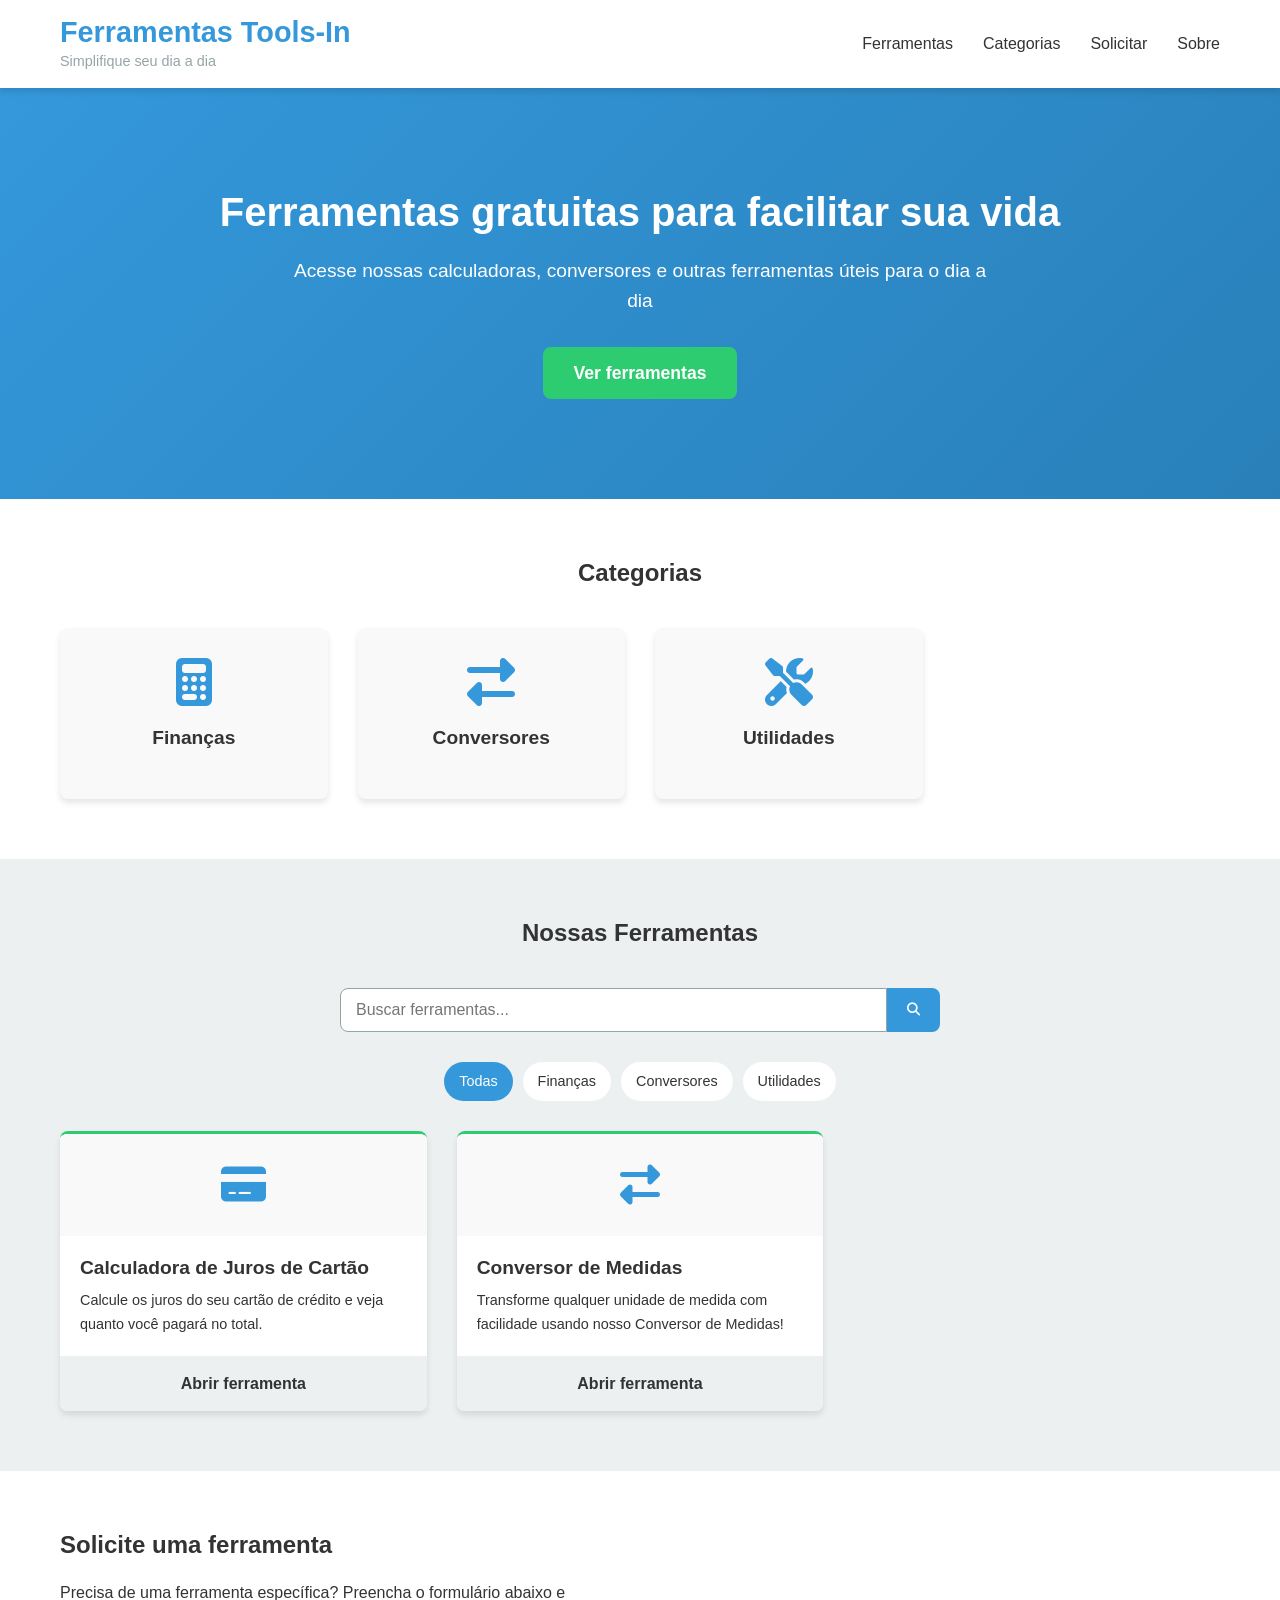
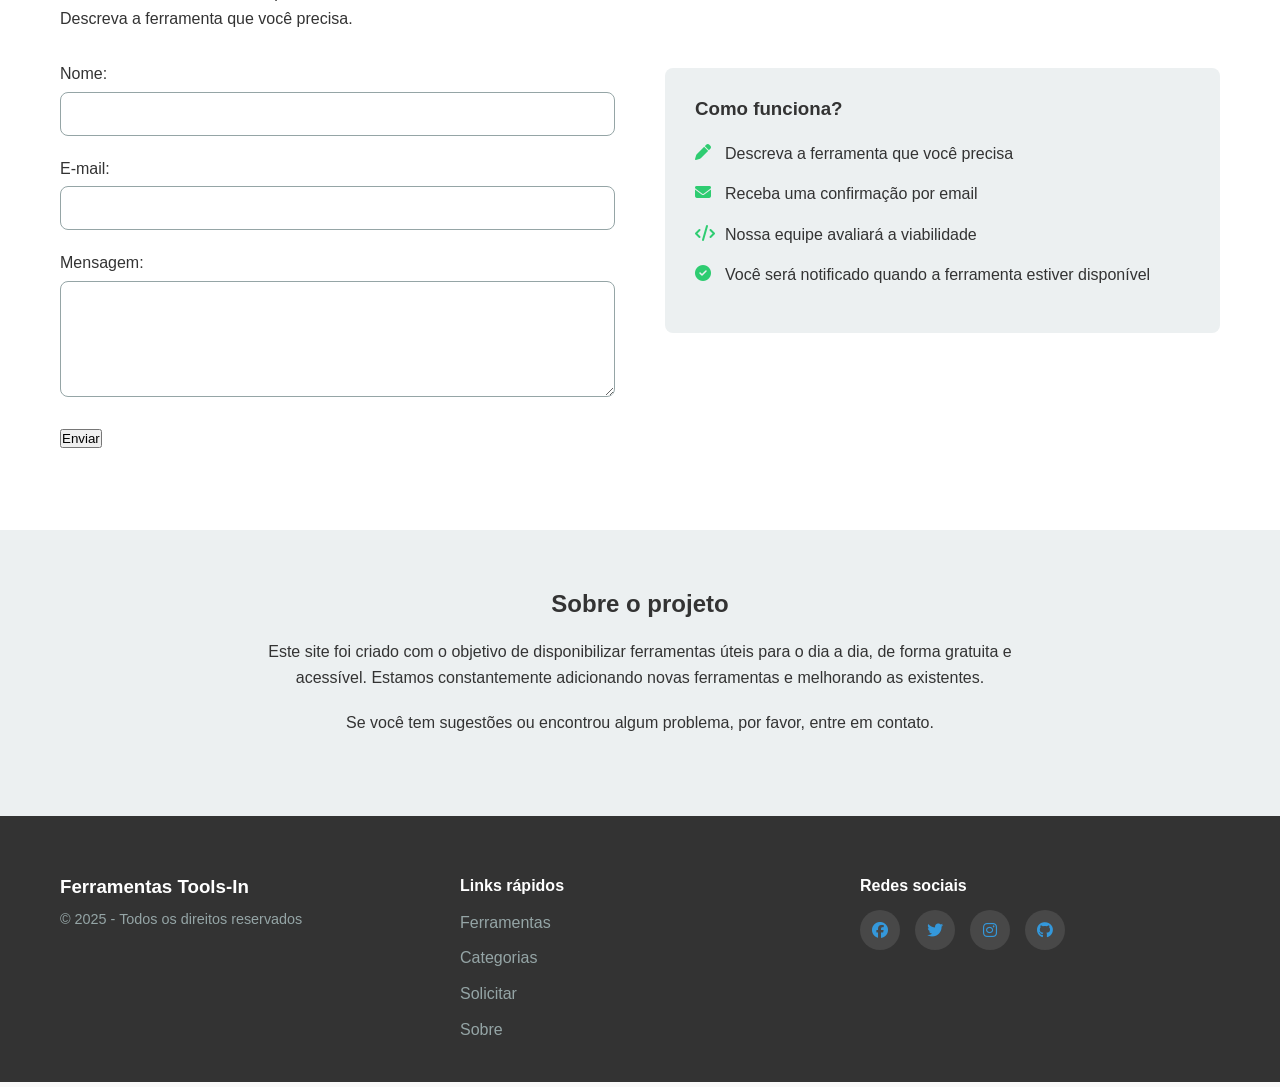
==== commit 4191cd0b: "mapinicio" ====
--- a/index.html
+++ b/index.html
@@ -134,27 +134,32 @@
         <div class="container">
             <div class="request-form-container">
                 <h2>Solicite uma ferramenta</h2>
-                <p>Precisa de uma ferramenta específica? Preencha o formulário abaixo e entraremos em contato.</p>
-                <!-- Formulário sem o action e method -->
-                <form id="request-form" action="https://formsubmit.co/artvin.stud@gmail.com" method="POST" target="_blank">
+                <p>Precisa de uma ferramenta específica? Preencha o formulário abaixo e Descreva a ferramenta que você precisa.</p>
+    
+                <form action="https://formsubmit.co/artvin.stud@gmail.com" method="POST">
+                    <div class="form-group"> <!-- Agrupa label e input para melhor organização e estilo -->
+                        <label for="name">Nome:</label>
+                        <input type="text" id="name" name="name" required>
+                    </div>
+    
                     <div class="form-group">
-                        <label for="name">Nome</label>
-                        <input type="text" id="name" name="name" required>
-                    </div>
+                        <label for="email">E-mail:</label>
+                        <input type="email" id="email" name="email" required>
+                    </div>
+    
                     <div class="form-group">
-                        <label for="email">Email</label>
-                        <input type="email" id="email" name="email" required>
-                    </div>
-                    <div class="form-group">
-                        <label for="tool-name">Nome da ferramenta</label>
-                        <input type="text" id="tool-name" name="tool-name" required>
-                    </div>
-                    <div class="form-group">
-                        <label for="description">Descrição</label>
-                        <textarea id="description" name="description" rows="4" required></textarea>
-                    </div>
-                    <button type="submit" class="btn">Enviar solicitação</button>
-                </form>                                
+                        <label for="message">Mensagem:</label>
+                        <textarea id="message" name="message" rows="5" required></textarea> <!-- Adicionado rows para uma altura inicial melhor -->
+                    </div>
+    
+                    <!-- Campos ocultos para formsubmit.co -->
+                    <input type="hidden" name="_captcha" value="false">
+                    <input type="hidden" name="_next" value="https://seusite.com/obrigado.html">
+    
+                    <div class="form-group"> <!-- Agrupa o botão para consistência -->
+                        <button type="submit">Enviar</button>
+                    </div>
+                </form>
             </div>
             <div class="request-info">
                 <h3>Como funciona?</h3>
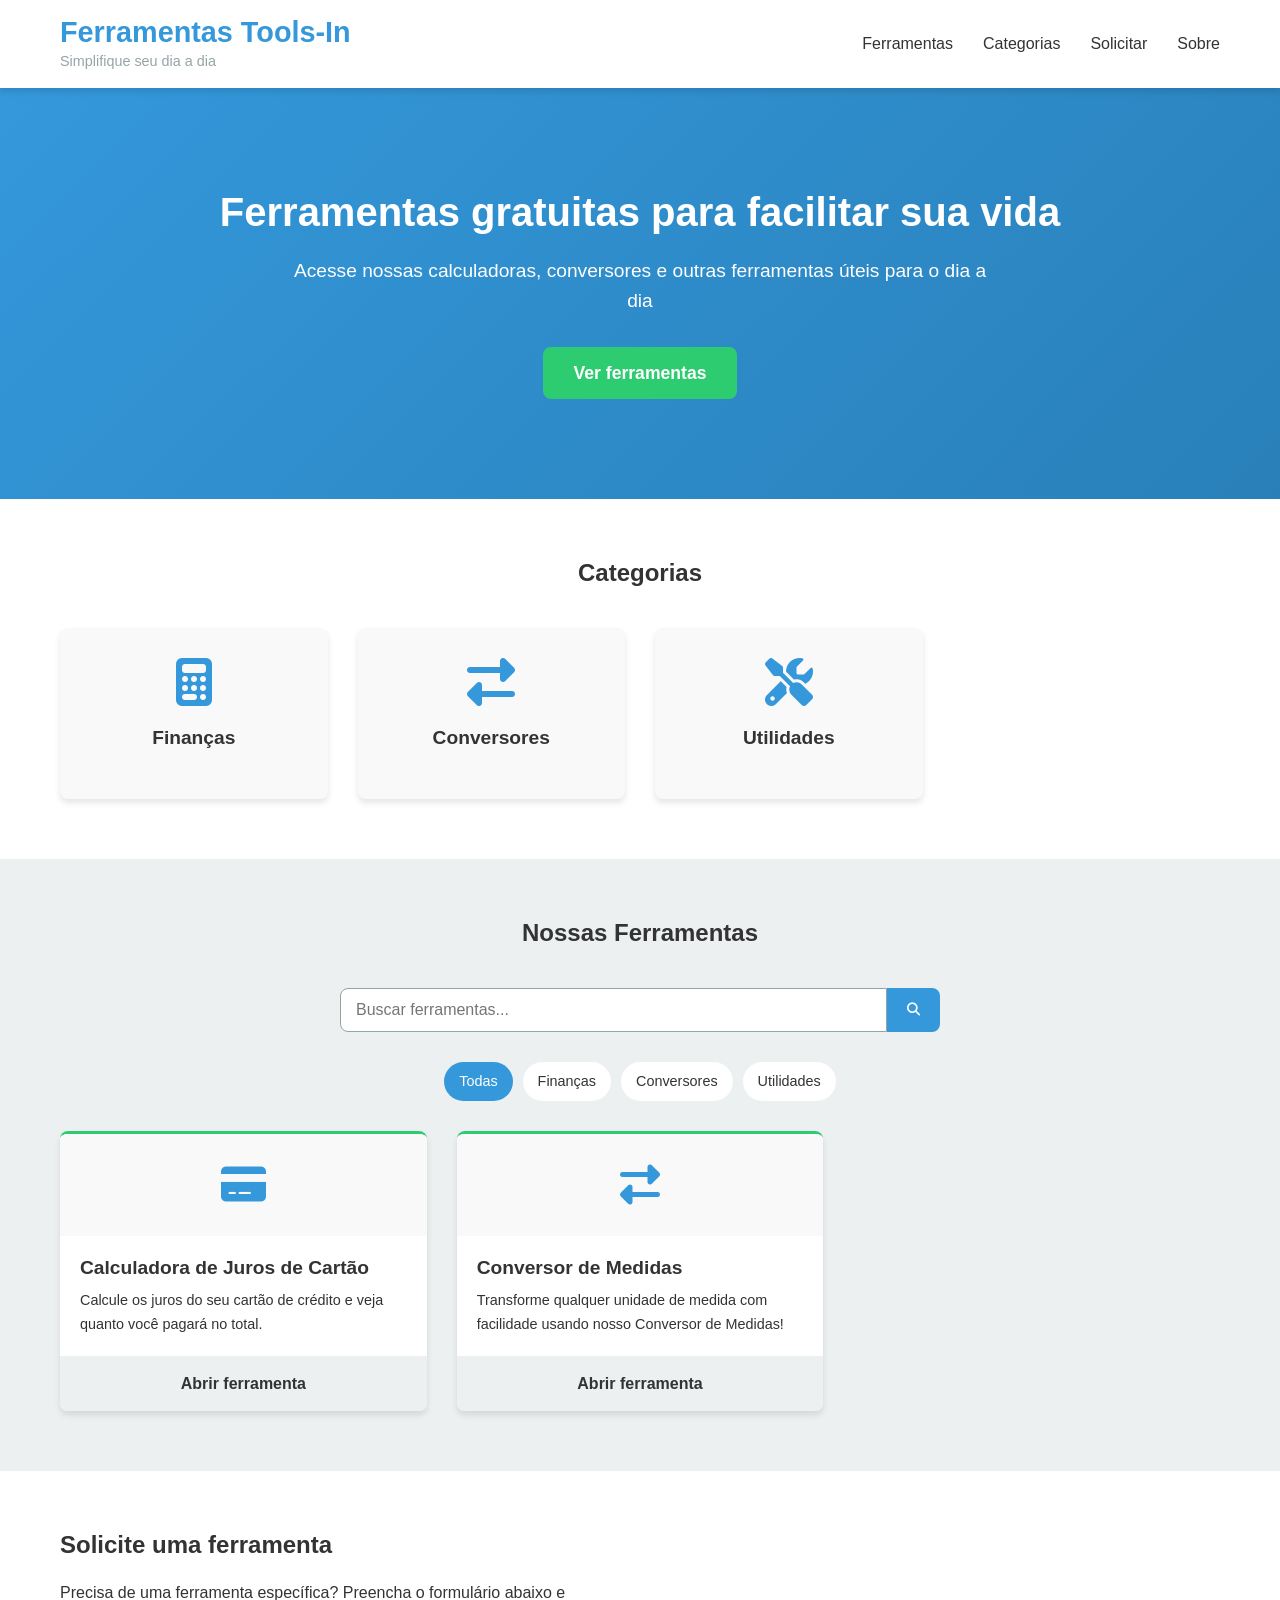
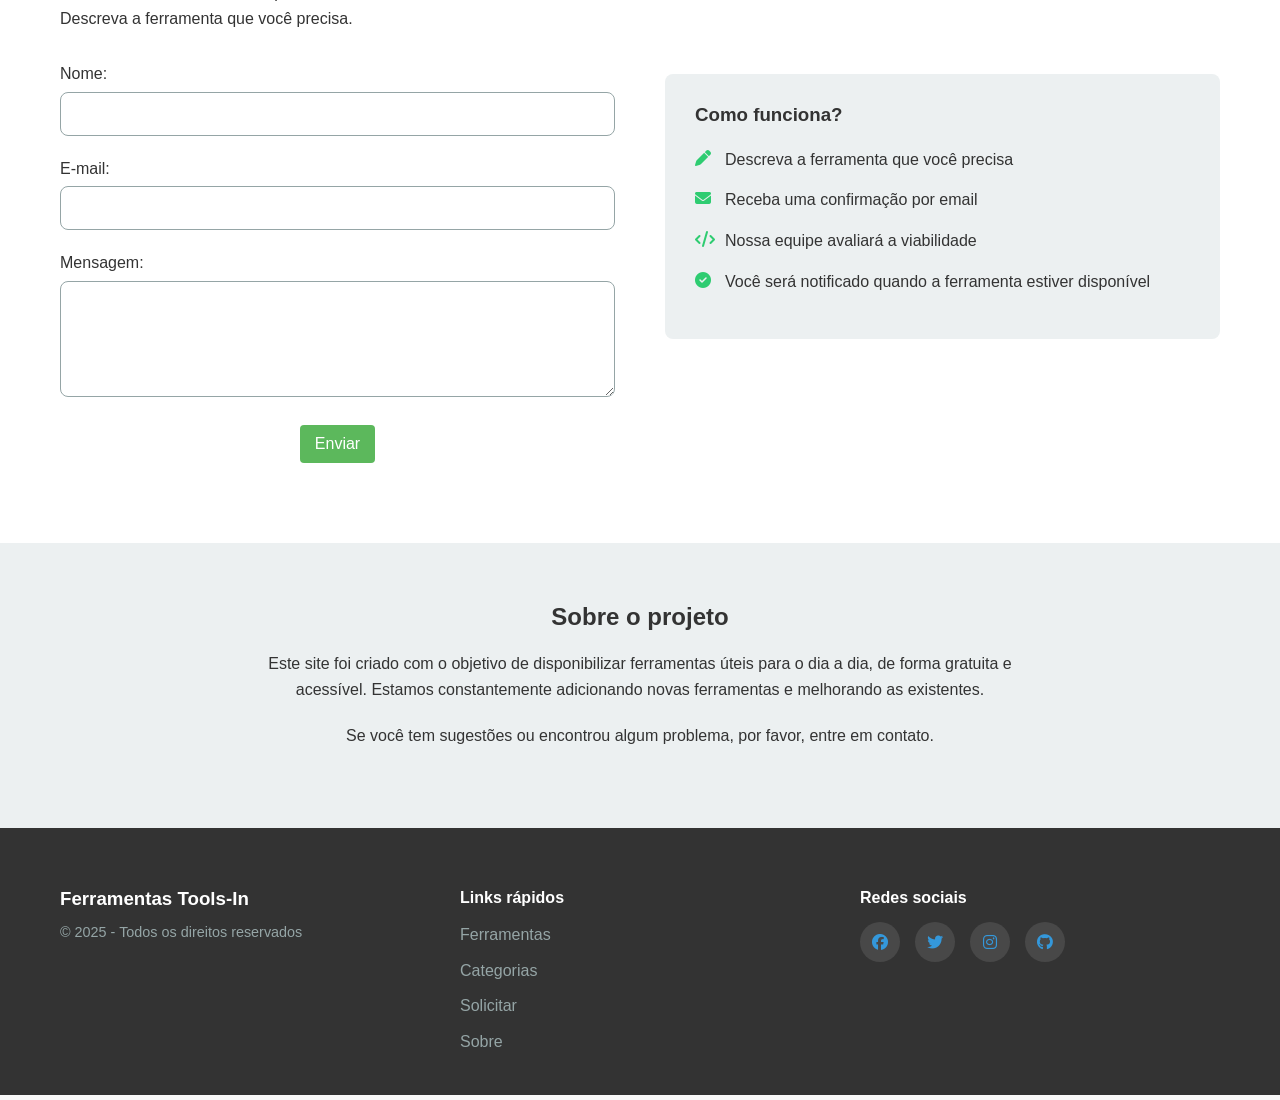
==== commit 795cc37b: "mapinicio03" ====
--- a/index.html
+++ b/index.html
@@ -3,7 +3,7 @@
 <head>
     <meta charset="UTF-8">
     <meta name="viewport" content="width=device-width, initial-scale=1.0">
-    <meta name="description" content="Ferramentas úteis para o dia a dia - Calculadoras, conversores e muito mais">
+    <meta name="description" content="Descubra ferramentas úteis para o seu dia a dia: calculadoras, conversores e muito mais. Facilite suas tarefas cotidianas com soluções práticas e eficientes para medidas, finanças, tempo, unidades e conversões, otimizando seu tempo e produtividade.">
     <title>Ferramentas Tools-In - Simplifique seu dia a dia</title>
     <link rel="stylesheet" href="style.css">
     <link rel="icon" href="favicon.ico" type="image/x-icon">
@@ -154,7 +154,7 @@
     
                     <!-- Campos ocultos para formsubmit.co -->
                     <input type="hidden" name="_captcha" value="false">
-                    <input type="hidden" name="_next" value="https://seusite.com/obrigado.html">
+                    <input type="hidden" name="_next" value="https://juroscartao.site/obrigado/index.html">
     
                     <div class="form-group"> <!-- Agrupa o botão para consistência -->
                         <button type="submit">Enviar</button>
--- a/style.css
+++ b/style.css
@@ -44,6 +44,28 @@
     color: var(--primary-dark);
 }
 
+button[type="submit"] {
+    background-color: #5cb85c;
+    color: white;
+    padding: 10px 15px;
+    border: none;
+    border-radius: 4px;
+    cursor: pointer;
+    font-size: 16px;
+    transition: background-color 0.3s ease;
+    /* Removendo align-self e margin-left que alinhavam à esquerda */
+    /* Adicionando margin horizontal automática para centralizar */
+    margin: 15px auto 0 auto; /* Margem superior, auto (horizontal), 0 inferior */
+    display: block; /* Garante que o margin: auto funcione */
+    width: fit-content; /* Ajusta a largura ao conteúdo do botão */
+    /* Ou se quiser uma largura fixa para o botão centralizado: */
+    /* width: 150px;  (Ajuste a largura desejada) */
+}
+
+button[type="submit"]:hover {
+    background-color: #4cae4c;
+}
+
 .btn {
     display: inline-block;
     background-color: var(--primary-color);
